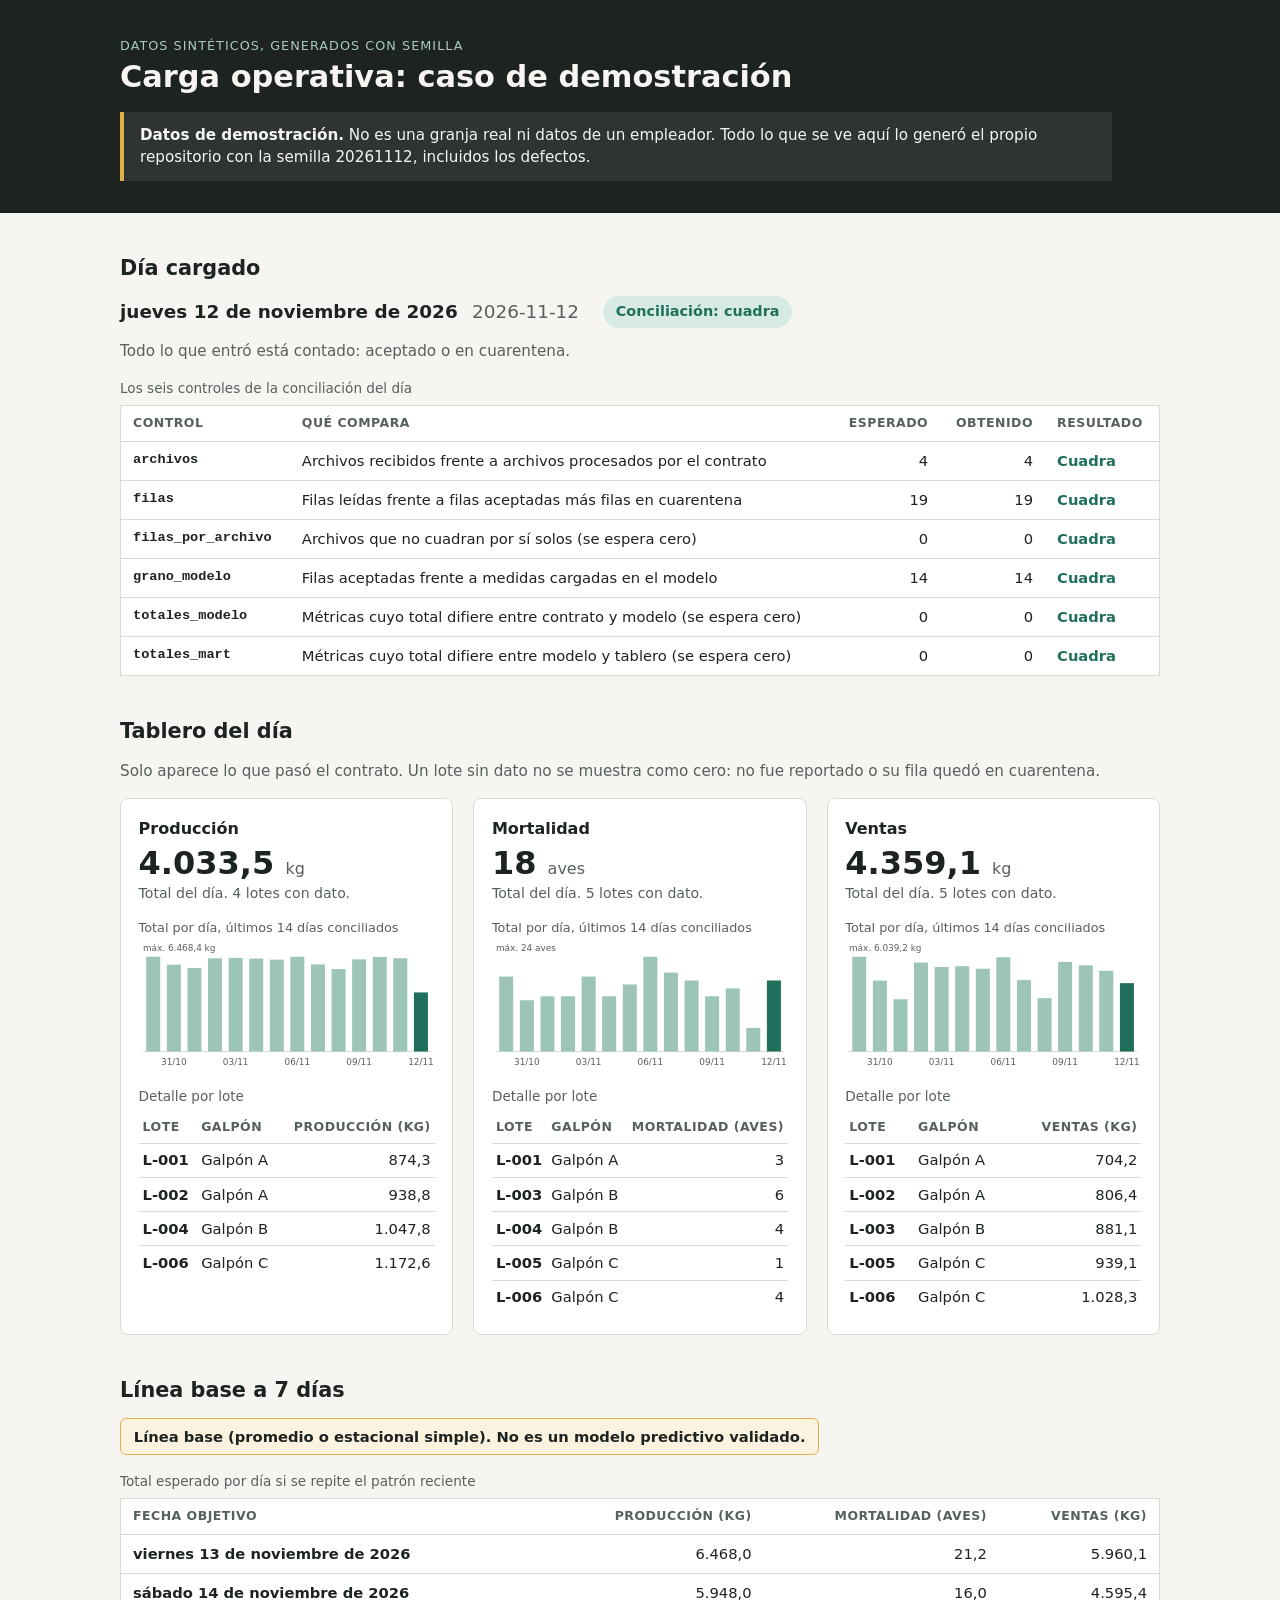
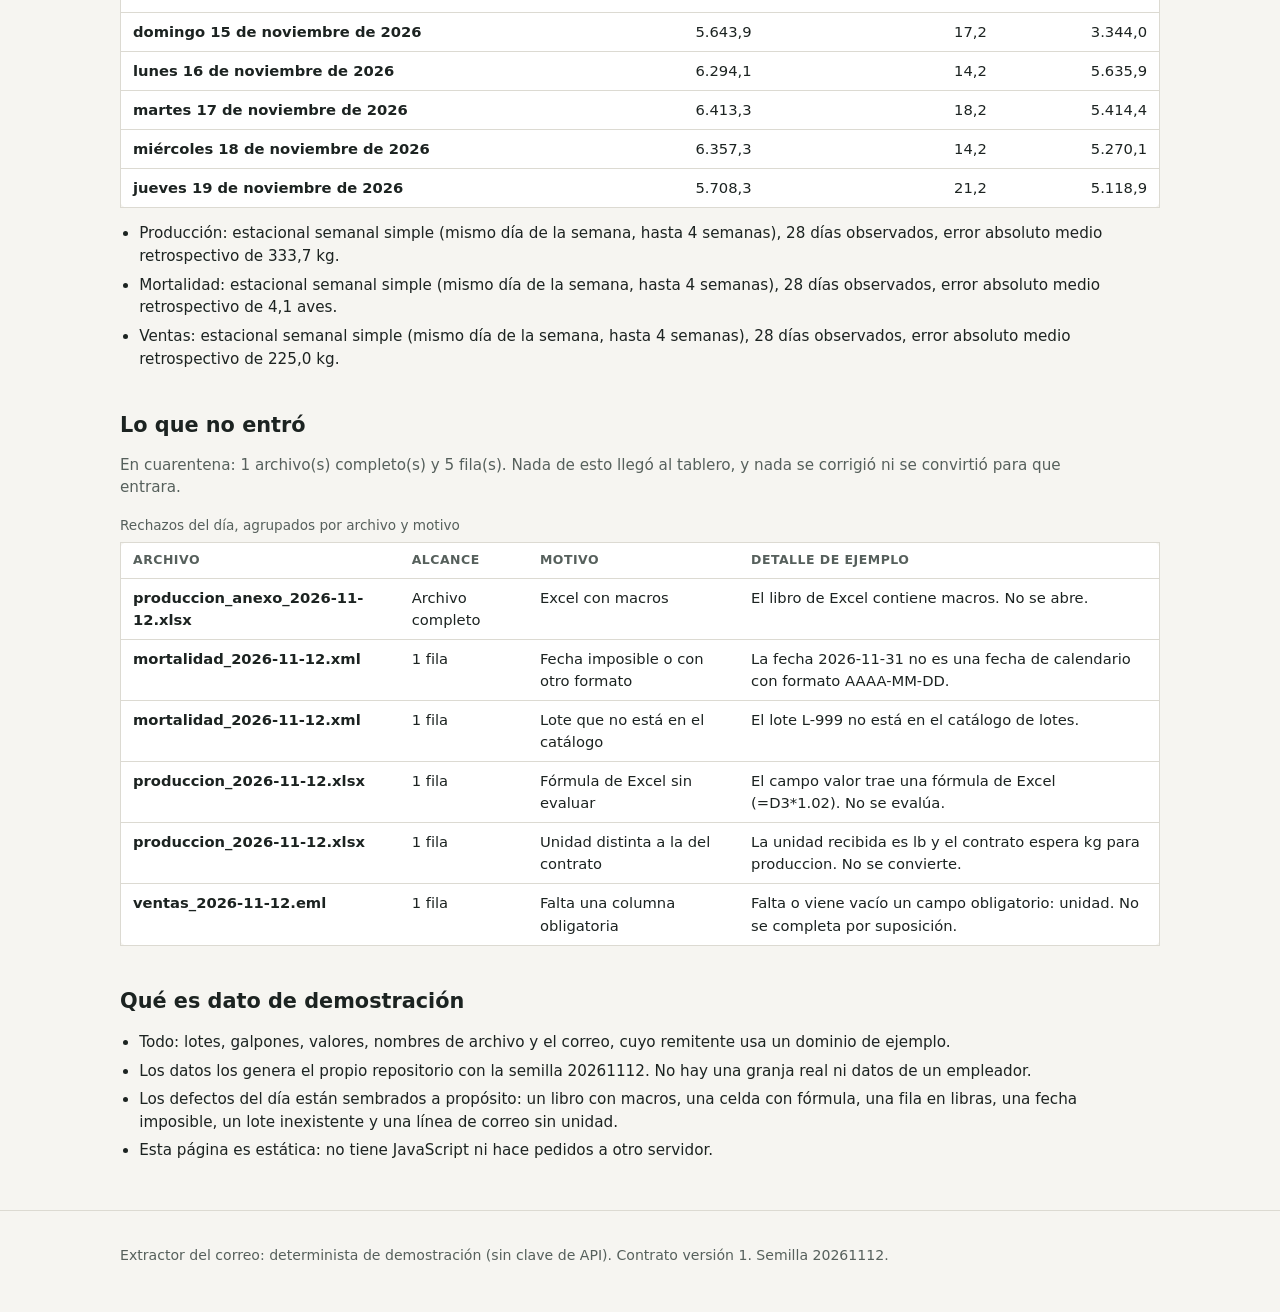
==== docs/index.html @ 9936e159 "Add the operational load: three formats, quarantine, and a gated baseline. A raw Excel, XML, or mail" ====
<!doctype html>
<html lang="es">
<head>
<meta charset="utf-8">
<meta http-equiv="Content-Security-Policy" content="default-src 'none'; style-src 'self'; base-uri 'none'; form-action 'none'">
<meta name="viewport" content="width=device-width, initial-scale=1">
<meta name="referrer" content="no-referrer">
<title>Carga operativa: caso de demostración</title>
<link rel="stylesheet" href="estilos.css">
</head>
<body>
<header class="cabecera">
  <div class="ancho">
    <p class="sobretitulo">Datos sintéticos, generados con semilla</p>
    <h1>Carga operativa: caso de demostración</h1>
    <p class="aviso"><strong>Datos de demostración.</strong> No es una granja real ni datos de un empleador. Todo lo que se ve aquí lo generó el propio repositorio con la semilla 20261112, incluidos los defectos.</p>
  </div>
</header>

<main class="ancho">
  <section aria-labelledby="titulo-dia">
    <h2 id="titulo-dia">Día cargado</h2>
    <div class="dia">
      <p class="dia-fecha">jueves 12 de noviembre de 2026 <span class="dia-iso">2026-11-12</span></p>
      <p class="estado estado-cuadra">Conciliación: cuadra</p>
    </div>
    <p class="nota">Todo lo que entró está contado: aceptado o en cuarentena.</p>
    <div class="tabla-ancha">
    <table>
      <caption>Los seis controles de la conciliación del día</caption>
      <thead>
        <tr><th scope="col">Control</th><th scope="col">Qué compara</th><th scope="col" class="num">Esperado</th><th scope="col" class="num">Obtenido</th><th scope="col">Resultado</th></tr>
      </thead>
      <tbody>
        <tr><th scope="row" class="codigo">archivos</th><td>Archivos recibidos frente a archivos procesados por el contrato</td><td class="num">4</td><td class="num">4</td><td class="bien">Cuadra</td></tr>
        <tr><th scope="row" class="codigo">filas</th><td>Filas leídas frente a filas aceptadas más filas en cuarentena</td><td class="num">19</td><td class="num">19</td><td class="bien">Cuadra</td></tr>
        <tr><th scope="row" class="codigo">filas_por_archivo</th><td>Archivos que no cuadran por sí solos (se espera cero)</td><td class="num">0</td><td class="num">0</td><td class="bien">Cuadra</td></tr>
        <tr><th scope="row" class="codigo">grano_modelo</th><td>Filas aceptadas frente a medidas cargadas en el modelo</td><td class="num">14</td><td class="num">14</td><td class="bien">Cuadra</td></tr>
        <tr><th scope="row" class="codigo">totales_modelo</th><td>Métricas cuyo total difiere entre contrato y modelo (se espera cero)</td><td class="num">0</td><td class="num">0</td><td class="bien">Cuadra</td></tr>
        <tr><th scope="row" class="codigo">totales_mart</th><td>Métricas cuyo total difiere entre modelo y tablero (se espera cero)</td><td class="num">0</td><td class="num">0</td><td class="bien">Cuadra</td></tr>
      </tbody>
    </table>
    </div>
  </section>

  <section aria-labelledby="titulo-tablero">
    <h2 id="titulo-tablero">Tablero del día</h2>
    <p class="nota">Solo aparece lo que pasó el contrato. Un lote sin dato no se muestra como cero: no fue reportado o su fila quedó en cuarentena.</p>
    <div class="paneles">
      <article class="panel">
        <h3>Producción</h3>
        <p class="panel-total">4.033,5 <span class="panel-unidad">kg</span></p>
        <p class="panel-detalle">Total del día. 4 lotes con dato.</p>
        <p class="grafico-titulo">Total por día, últimos 14 días conciliados</p>
        <svg class="grafico" viewBox="0 0 300 132" role="img" aria-label="Producción total por día, últimos 14 días, en kg. Máximo 6.468,4."><line class="eje" x1="4.0" y1="112.0" x2="296.0" y2="112.0"></line><text class="etiqueta" x="4.0" y="10">máx. 6.468,4 kg</text><rect class="barra" x="7.3" y="16.0" width="14.2" height="96.0"><title>2026-10-30: 6.465,6 kg</title></rect><rect class="barra" x="28.2" y="24.0" width="14.2" height="88.0"><title>2026-10-31: 5.931,2 kg</title></rect><text class="etiqueta" x="35.3" y="126.0" text-anchor="middle">31/10</text><rect class="barra" x="49.1" y="27.4" width="14.2" height="84.6"><title>2026-11-01: 5.700,2 kg</title></rect><rect class="barra" x="69.9" y="17.5" width="14.2" height="94.5"><title>2026-11-02: 6.366,0 kg</title></rect><rect class="barra" x="90.8" y="17.1" width="14.2" height="94.9"><title>2026-11-03: 6.394,2 kg</title></rect><text class="etiqueta" x="97.9" y="126.0" text-anchor="middle">03/11</text><rect class="barra" x="111.6" y="17.8" width="14.2" height="94.2"><title>2026-11-04: 6.346,7 kg</title></rect><rect class="barra" x="132.5" y="18.9" width="14.2" height="93.1"><title>2026-11-05: 6.271,0 kg</title></rect><rect class="barra" x="153.3" y="16.0" width="14.2" height="96.0"><title>2026-11-06: 6.468,4 kg</title></rect><text class="etiqueta" x="160.4" y="126.0" text-anchor="middle">06/11</text><rect class="barra" x="174.2" y="23.7" width="14.2" height="88.3"><title>2026-11-07: 5.952,1 kg</title></rect><rect class="barra" x="195.1" y="28.5" width="14.2" height="83.5"><title>2026-11-08: 5.629,0 kg</title></rect><rect class="barra" x="215.9" y="18.6" width="14.2" height="93.4"><title>2026-11-09: 6.294,1 kg</title></rect><text class="etiqueta" x="223.0" y="126.0" text-anchor="middle">09/11</text><rect class="barra" x="236.8" y="16.1" width="14.2" height="95.9"><title>2026-11-10: 6.460,7 kg</title></rect><rect class="barra" x="257.6" y="17.5" width="14.2" height="94.5"><title>2026-11-11: 6.367,4 kg</title></rect><rect class="barra barra-dia" x="278.5" y="52.1" width="14.2" height="59.9"><title>2026-11-12: 4.033,5 kg</title></rect><text class="etiqueta" x="285.6" y="126.0" text-anchor="middle">12/11</text></svg>
        <table>
          <caption>Detalle por lote</caption>
          <thead><tr><th scope="col">Lote</th><th scope="col">Galpón</th><th scope="col" class="num">Producción (kg)</th></tr></thead>
          <tbody>
          <tr><th scope="row">L-001</th><td>Galpón A</td><td class="num">874,3</td></tr>
          <tr><th scope="row">L-002</th><td>Galpón A</td><td class="num">938,8</td></tr>
          <tr><th scope="row">L-004</th><td>Galpón B</td><td class="num">1.047,8</td></tr>
          <tr><th scope="row">L-006</th><td>Galpón C</td><td class="num">1.172,6</td></tr>
          </tbody>
        </table>
      </article>
      <article class="panel">
        <h3>Mortalidad</h3>
        <p class="panel-total">18 <span class="panel-unidad">aves</span></p>
        <p class="panel-detalle">Total del día. 5 lotes con dato.</p>
        <p class="grafico-titulo">Total por día, últimos 14 días conciliados</p>
        <svg class="grafico" viewBox="0 0 300 132" role="img" aria-label="Mortalidad total por día, últimos 14 días, en aves. Máximo 24."><line class="eje" x1="4.0" y1="112.0" x2="296.0" y2="112.0"></line><text class="etiqueta" x="4.0" y="10">máx. 24 aves</text><rect class="barra" x="7.3" y="36.0" width="14.2" height="76.0"><title>2026-10-30: 19 aves</title></rect><rect class="barra" x="28.2" y="60.0" width="14.2" height="52.0"><title>2026-10-31: 13 aves</title></rect><text class="etiqueta" x="35.3" y="126.0" text-anchor="middle">31/10</text><rect class="barra" x="49.1" y="56.0" width="14.2" height="56.0"><title>2026-11-01: 14 aves</title></rect><rect class="barra" x="69.9" y="56.0" width="14.2" height="56.0"><title>2026-11-02: 14 aves</title></rect><rect class="barra" x="90.8" y="36.0" width="14.2" height="76.0"><title>2026-11-03: 19 aves</title></rect><text class="etiqueta" x="97.9" y="126.0" text-anchor="middle">03/11</text><rect class="barra" x="111.6" y="56.0" width="14.2" height="56.0"><title>2026-11-04: 14 aves</title></rect><rect class="barra" x="132.5" y="44.0" width="14.2" height="68.0"><title>2026-11-05: 17 aves</title></rect><rect class="barra" x="153.3" y="16.0" width="14.2" height="96.0"><title>2026-11-06: 24 aves</title></rect><text class="etiqueta" x="160.4" y="126.0" text-anchor="middle">06/11</text><rect class="barra" x="174.2" y="32.0" width="14.2" height="80.0"><title>2026-11-07: 20 aves</title></rect><rect class="barra" x="195.1" y="40.0" width="14.2" height="72.0"><title>2026-11-08: 18 aves</title></rect><rect class="barra" x="215.9" y="56.0" width="14.2" height="56.0"><title>2026-11-09: 14 aves</title></rect><text class="etiqueta" x="223.0" y="126.0" text-anchor="middle">09/11</text><rect class="barra" x="236.8" y="48.0" width="14.2" height="64.0"><title>2026-11-10: 16 aves</title></rect><rect class="barra" x="257.6" y="88.0" width="14.2" height="24.0"><title>2026-11-11: 6 aves</title></rect><rect class="barra barra-dia" x="278.5" y="40.0" width="14.2" height="72.0"><title>2026-11-12: 18 aves</title></rect><text class="etiqueta" x="285.6" y="126.0" text-anchor="middle">12/11</text></svg>
        <table>
          <caption>Detalle por lote</caption>
          <thead><tr><th scope="col">Lote</th><th scope="col">Galpón</th><th scope="col" class="num">Mortalidad (aves)</th></tr></thead>
          <tbody>
          <tr><th scope="row">L-001</th><td>Galpón A</td><td class="num">3</td></tr>
          <tr><th scope="row">L-003</th><td>Galpón B</td><td class="num">6</td></tr>
          <tr><th scope="row">L-004</th><td>Galpón B</td><td class="num">4</td></tr>
          <tr><th scope="row">L-005</th><td>Galpón C</td><td class="num">1</td></tr>
          <tr><th scope="row">L-006</th><td>Galpón C</td><td class="num">4</td></tr>
          </tbody>
        </table>
      </article>
      <article class="panel">
        <h3>Ventas</h3>
        <p class="panel-total">4.359,1 <span class="panel-unidad">kg</span></p>
        <p class="panel-detalle">Total del día. 5 lotes con dato.</p>
        <p class="grafico-titulo">Total por día, últimos 14 días conciliados</p>
        <svg class="grafico" viewBox="0 0 300 132" role="img" aria-label="Ventas total por día, últimos 14 días, en kg. Máximo 6.039,2."><line class="eje" x1="4.0" y1="112.0" x2="296.0" y2="112.0"></line><text class="etiqueta" x="4.0" y="10">máx. 6.039,2 kg</text><rect class="barra" x="7.3" y="16.0" width="14.2" height="96.0"><title>2026-10-30: 6.039,2 kg</title></rect><rect class="barra" x="28.2" y="40.1" width="14.2" height="71.9"><title>2026-10-31: 4.524,0 kg</title></rect><text class="etiqueta" x="35.3" y="126.0" text-anchor="middle">31/10</text><rect class="barra" x="49.1" y="59.0" width="14.2" height="53.0"><title>2026-11-01: 3.331,2 kg</title></rect><rect class="barra" x="69.9" y="21.8" width="14.2" height="90.2"><title>2026-11-02: 5.674,1 kg</title></rect><rect class="barra" x="90.8" y="26.3" width="14.2" height="85.7"><title>2026-11-03: 5.393,2 kg</title></rect><text class="etiqueta" x="97.9" y="126.0" text-anchor="middle">03/11</text><rect class="barra" x="111.6" y="25.5" width="14.2" height="86.5"><title>2026-11-04: 5.444,7 kg</title></rect><rect class="barra" x="132.5" y="28.1" width="14.2" height="83.9"><title>2026-11-05: 5.279,6 kg</title></rect><rect class="barra" x="153.3" y="16.5" width="14.2" height="95.5"><title>2026-11-06: 6.004,7 kg</title></rect><text class="etiqueta" x="160.4" y="126.0" text-anchor="middle">06/11</text><rect class="barra" x="174.2" y="39.6" width="14.2" height="72.4"><title>2026-11-07: 4.556,1 kg</title></rect><rect class="barra" x="195.1" y="57.9" width="14.2" height="54.1"><title>2026-11-08: 3.404,4 kg</title></rect><rect class="barra" x="215.9" y="21.2" width="14.2" height="90.8"><title>2026-11-09: 5.714,3 kg</title></rect><text class="etiqueta" x="223.0" y="126.0" text-anchor="middle">09/11</text><rect class="barra" x="236.8" y="24.7" width="14.2" height="87.3"><title>2026-11-10: 5.492,2 kg</title></rect><rect class="barra" x="257.6" y="30.2" width="14.2" height="81.8"><title>2026-11-11: 5.148,9 kg</title></rect><rect class="barra barra-dia" x="278.5" y="42.7" width="14.2" height="69.3"><title>2026-11-12: 4.359,1 kg</title></rect><text class="etiqueta" x="285.6" y="126.0" text-anchor="middle">12/11</text></svg>
        <table>
          <caption>Detalle por lote</caption>
          <thead><tr><th scope="col">Lote</th><th scope="col">Galpón</th><th scope="col" class="num">Ventas (kg)</th></tr></thead>
          <tbody>
          <tr><th scope="row">L-001</th><td>Galpón A</td><td class="num">704,2</td></tr>
          <tr><th scope="row">L-002</th><td>Galpón A</td><td class="num">806,4</td></tr>
          <tr><th scope="row">L-003</th><td>Galpón B</td><td class="num">881,1</td></tr>
          <tr><th scope="row">L-005</th><td>Galpón C</td><td class="num">939,1</td></tr>
          <tr><th scope="row">L-006</th><td>Galpón C</td><td class="num">1.028,3</td></tr>
          </tbody>
        </table>
      </article>
    </div>
  </section>

  <section aria-labelledby="titulo-linea-base">
    <h2 id="titulo-linea-base">Línea base a 7 días</h2>
    <p class="rotulo">Línea base (promedio o estacional simple). No es un modelo predictivo validado.</p>
    <div class="tabla-ancha">
    <table>
      <caption>Total esperado por día si se repite el patrón reciente</caption>
      <thead><tr><th scope="col">Fecha objetivo</th><th scope="col" class="num">Producción (kg)</th><th scope="col" class="num">Mortalidad (aves)</th><th scope="col" class="num">Ventas (kg)</th></tr></thead>
      <tbody>
        <tr><th scope="row">viernes 13 de noviembre de 2026</th><td class="num">6.468,0</td><td class="num">21,2</td><td class="num">5.960,1</td></tr>
        <tr><th scope="row">sábado 14 de noviembre de 2026</th><td class="num">5.948,0</td><td class="num">16,0</td><td class="num">4.595,4</td></tr>
        <tr><th scope="row">domingo 15 de noviembre de 2026</th><td class="num">5.643,9</td><td class="num">17,2</td><td class="num">3.344,0</td></tr>
        <tr><th scope="row">lunes 16 de noviembre de 2026</th><td class="num">6.294,1</td><td class="num">14,2</td><td class="num">5.635,9</td></tr>
        <tr><th scope="row">martes 17 de noviembre de 2026</th><td class="num">6.413,3</td><td class="num">18,2</td><td class="num">5.414,4</td></tr>
        <tr><th scope="row">miércoles 18 de noviembre de 2026</th><td class="num">6.357,3</td><td class="num">14,2</td><td class="num">5.270,1</td></tr>
        <tr><th scope="row">jueves 19 de noviembre de 2026</th><td class="num">5.708,3</td><td class="num">21,2</td><td class="num">5.118,9</td></tr>
      </tbody>
    </table>
    </div>
    <ul class="lista">
      <li>Producción: estacional semanal simple (mismo día de la semana, hasta 4 semanas), 28 días observados, error absoluto medio retrospectivo de 333,7 kg.</li>
      <li>Mortalidad: estacional semanal simple (mismo día de la semana, hasta 4 semanas), 28 días observados, error absoluto medio retrospectivo de 4,1 aves.</li>
      <li>Ventas: estacional semanal simple (mismo día de la semana, hasta 4 semanas), 28 días observados, error absoluto medio retrospectivo de 225,0 kg.</li>
    </ul>
  </section>

  <section aria-labelledby="titulo-no-entro">
    <h2 id="titulo-no-entro">Lo que no entró</h2>
    <p class="nota">En cuarentena: 1 archivo(s) completo(s) y 5 fila(s). Nada de esto llegó al tablero, y nada se corrigió ni se convirtió para que entrara.</p>
    <div class="tabla-ancha">
    <table>
      <caption>Rechazos del día, agrupados por archivo y motivo</caption>
      <thead><tr><th scope="col">Archivo</th><th scope="col">Alcance</th><th scope="col">Motivo</th><th scope="col">Detalle de ejemplo</th></tr></thead>
      <tbody>
        <tr><th scope="row">produccion_anexo_2026-11-12.xlsx</th><td>Archivo completo</td><td>Excel con macros</td><td>El libro de Excel contiene macros. No se abre.</td></tr>
        <tr><th scope="row">mortalidad_2026-11-12.xml</th><td>1 fila</td><td>Fecha imposible o con otro formato</td><td>La fecha 2026-11-31 no es una fecha de calendario con formato AAAA-MM-DD.</td></tr>
        <tr><th scope="row">mortalidad_2026-11-12.xml</th><td>1 fila</td><td>Lote que no está en el catálogo</td><td>El lote L-999 no está en el catálogo de lotes.</td></tr>
        <tr><th scope="row">produccion_2026-11-12.xlsx</th><td>1 fila</td><td>Fórmula de Excel sin evaluar</td><td>El campo valor trae una fórmula de Excel (=D3*1.02). No se evalúa.</td></tr>
        <tr><th scope="row">produccion_2026-11-12.xlsx</th><td>1 fila</td><td>Unidad distinta a la del contrato</td><td>La unidad recibida es lb y el contrato espera kg para produccion. No se convierte.</td></tr>
        <tr><th scope="row">ventas_2026-11-12.eml</th><td>1 fila</td><td>Falta una columna obligatoria</td><td>Falta o viene vacío un campo obligatorio: unidad. No se completa por suposición.</td></tr>
      </tbody>
    </table>
    </div>
  </section>

  <section aria-labelledby="titulo-demostracion">
    <h2 id="titulo-demostracion">Qué es dato de demostración</h2>
    <ul class="lista">
      <li>Todo: lotes, galpones, valores, nombres de archivo y el correo, cuyo remitente usa un dominio de ejemplo.</li>
      <li>Los datos los genera el propio repositorio con la semilla 20261112. No hay una granja real ni datos de un empleador.</li>
      <li>Los defectos del día están sembrados a propósito: un libro con macros, una celda con fórmula, una fila en libras, una fecha imposible, un lote inexistente y una línea de correo sin unidad.</li>
      <li>Esta página es estática: no tiene JavaScript ni hace pedidos a otro servidor.</li>
    </ul>
  </section>
</main>

<footer class="pie">
  <div class="ancho">
    <p>Extractor del correo: determinista de demostración (sin clave de API). Contrato versión 1. Semilla 20261112.</p>
  </div>
</footer>
</body>
</html>
---- docs/estilos.css ----
:root {
  --fondo: #f6f5f1;
  --superficie: #ffffff;
  --tinta: #1c2321;
  --tinta-suave: #56605c;
  --linea: #dcdad2;
  --acento: #1f6f5c;
  --acento-suave: #d7ebe4;
  --alerta: #9a3b1f;
  --alerta-suave: #f6e1d8;
  --barra: #9cc5b8;
}

* {
  box-sizing: border-box;
}

html {
  font-family: system-ui, -apple-system, "Segoe UI", Roboto, "Helvetica Neue", Arial, sans-serif;
  font-size: 16px;
  line-height: 1.5;
  color: var(--tinta);
  background: var(--fondo);
}

body {
  margin: 0;
}

.ancho {
  max-width: 1080px;
  margin: 0 auto;
  padding: 0 1.25rem;
}

.cabecera {
  background: var(--tinta);
  color: #f6f5f1;
  padding: 2.25rem 0 2rem;
}

.sobretitulo {
  margin: 0 0 0.25rem;
  font-size: 0.8rem;
  letter-spacing: 0.08em;
  text-transform: uppercase;
  color: #a9c9bf;
}

h1 {
  margin: 0 0 1rem;
  font-size: 1.9rem;
  line-height: 1.2;
  font-weight: 650;
}

.aviso {
  margin: 0;
  max-width: 62rem;
  padding: 0.75rem 1rem;
  border-left: 4px solid #e2b04a;
  background: rgba(255, 255, 255, 0.08);
  font-size: 0.95rem;
}

section {
  margin: 2.5rem 0;
}

h2 {
  margin: 0 0 0.75rem;
  font-size: 1.3rem;
  font-weight: 650;
}

h3 {
  margin: 0;
  font-size: 1rem;
  font-weight: 650;
}

.nota {
  margin: 0 0 1rem;
  max-width: 62rem;
  color: var(--tinta-suave);
  font-size: 0.95rem;
}

.dia {
  display: flex;
  flex-wrap: wrap;
  align-items: center;
  gap: 0.75rem 1.5rem;
  margin-bottom: 0.75rem;
}

.dia-fecha {
  margin: 0;
  font-size: 1.15rem;
  font-weight: 600;
}

.dia-iso {
  margin-left: 0.5rem;
  color: var(--tinta-suave);
  font-weight: 400;
  font-variant-numeric: tabular-nums;
}

.estado {
  margin: 0;
  padding: 0.3rem 0.8rem;
  border-radius: 999px;
  font-size: 0.9rem;
  font-weight: 600;
}

.estado-cuadra {
  background: var(--acento-suave);
  color: var(--acento);
}

.estado-no-cuadra {
  background: var(--alerta-suave);
  color: var(--alerta);
}

table {
  width: 100%;
  border-collapse: collapse;
  background: var(--superficie);
  border: 1px solid var(--linea);
  border-radius: 8px;
  font-size: 0.92rem;
}

caption {
  caption-side: top;
  padding: 0 0 0.4rem;
  text-align: left;
  color: var(--tinta-suave);
  font-size: 0.85rem;
}

th,
td {
  padding: 0.5rem 0.75rem;
  border-bottom: 1px solid var(--linea);
  text-align: left;
  vertical-align: top;
}

thead th {
  font-size: 0.78rem;
  letter-spacing: 0.04em;
  text-transform: uppercase;
  color: var(--tinta-suave);
  font-weight: 600;
}

tbody tr:last-child td,
tbody tr:last-child th {
  border-bottom: 0;
}

tbody th {
  font-weight: 600;
}

.num {
  text-align: right;
  font-variant-numeric: tabular-nums;
  white-space: nowrap;
}

.codigo {
  font-family: ui-monospace, SFMono-Regular, Menlo, Consolas, monospace;
  font-size: 0.85rem;
}

.bien {
  color: var(--acento);
  font-weight: 600;
}

.mal {
  color: var(--alerta);
  font-weight: 600;
}

.paneles {
  display: grid;
  grid-template-columns: repeat(auto-fit, minmax(300px, 1fr));
  gap: 1.25rem;
}

.panel {
  padding: 1.1rem 1.1rem 1.25rem;
  background: var(--superficie);
  border: 1px solid var(--linea);
  border-radius: 8px;
}

.panel-total {
  margin: 0.2rem 0 0;
  font-size: 2rem;
  font-weight: 650;
  line-height: 1.2;
  font-variant-numeric: tabular-nums;
}

.panel-unidad {
  font-size: 1rem;
  font-weight: 500;
  color: var(--tinta-suave);
}

.panel-detalle {
  margin: 0 0 0.9rem;
  color: var(--tinta-suave);
  font-size: 0.88rem;
}

.panel table {
  margin-top: 0.9rem;
  border: 0;
}

.panel th,
.panel td {
  padding: 0.35rem 0.25rem;
}

.grafico {
  display: block;
  width: 100%;
  height: auto;
}

.grafico-titulo {
  margin: 0 0 0.25rem;
  color: var(--tinta-suave);
  font-size: 0.8rem;
}

.barra {
  fill: var(--barra);
}

.barra-dia {
  fill: var(--acento);
}

.eje {
  stroke: var(--linea);
  stroke-width: 1;
}

.etiqueta {
  fill: var(--tinta-suave);
  font-size: 9px;
  font-family: system-ui, -apple-system, "Segoe UI", Roboto, Arial, sans-serif;
}

.rotulo {
  display: inline-block;
  margin: 0 0 1rem;
  padding: 0.4rem 0.8rem;
  border: 1px solid #e2b04a;
  border-radius: 6px;
  background: #fbf3df;
  font-size: 0.92rem;
  font-weight: 600;
}

.lista {
  margin: 0.9rem 0 0;
  padding-left: 1.2rem;
  max-width: 62rem;
  font-size: 0.95rem;
}

.lista li {
  margin-bottom: 0.35rem;
}

.tabla-ancha {
  overflow-x: auto;
}

.tabla-ancha table {
  min-width: 560px;
}

.pie {
  margin-top: 3rem;
  padding: 1.25rem 0 2rem;
  border-top: 1px solid var(--linea);
  color: var(--tinta-suave);
  font-size: 0.88rem;
}

@media (max-width: 640px) {
  h1 {
    font-size: 1.5rem;
  }

  .panel-total {
    font-size: 1.6rem;
  }
}
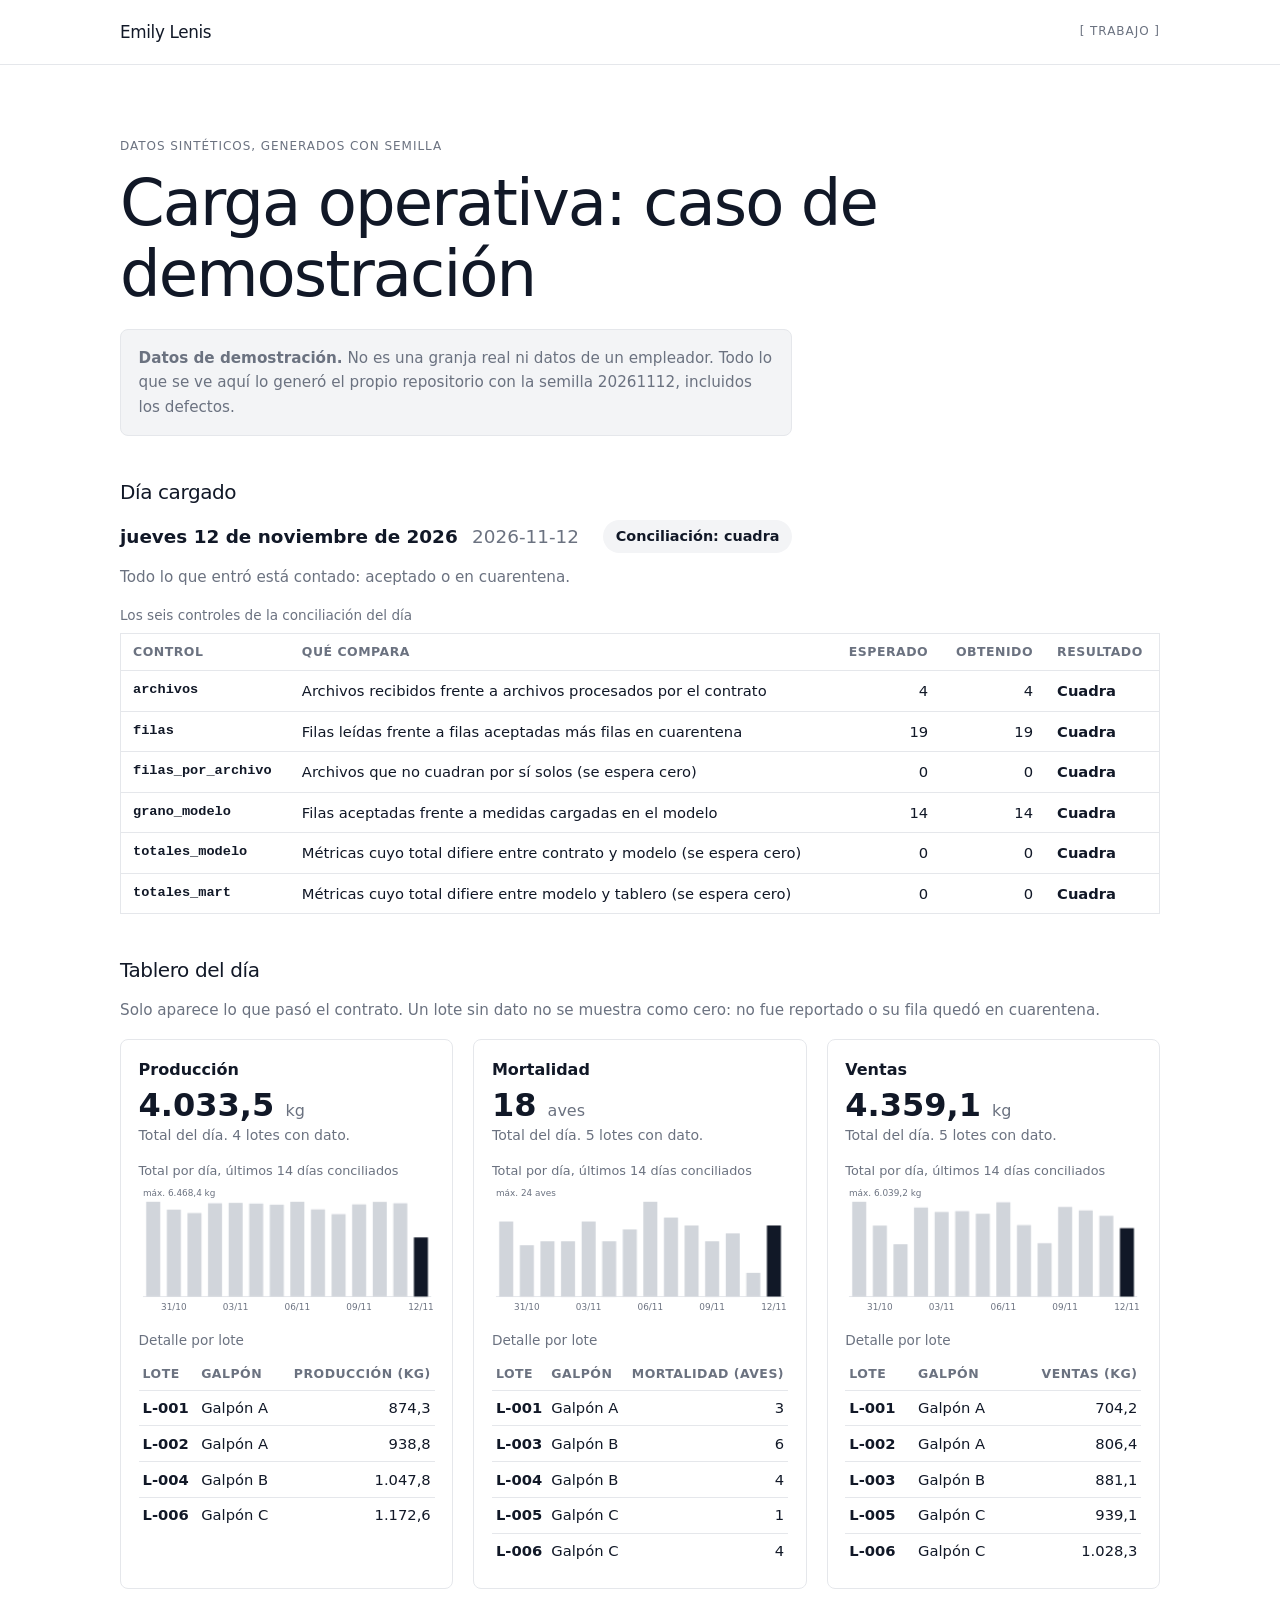
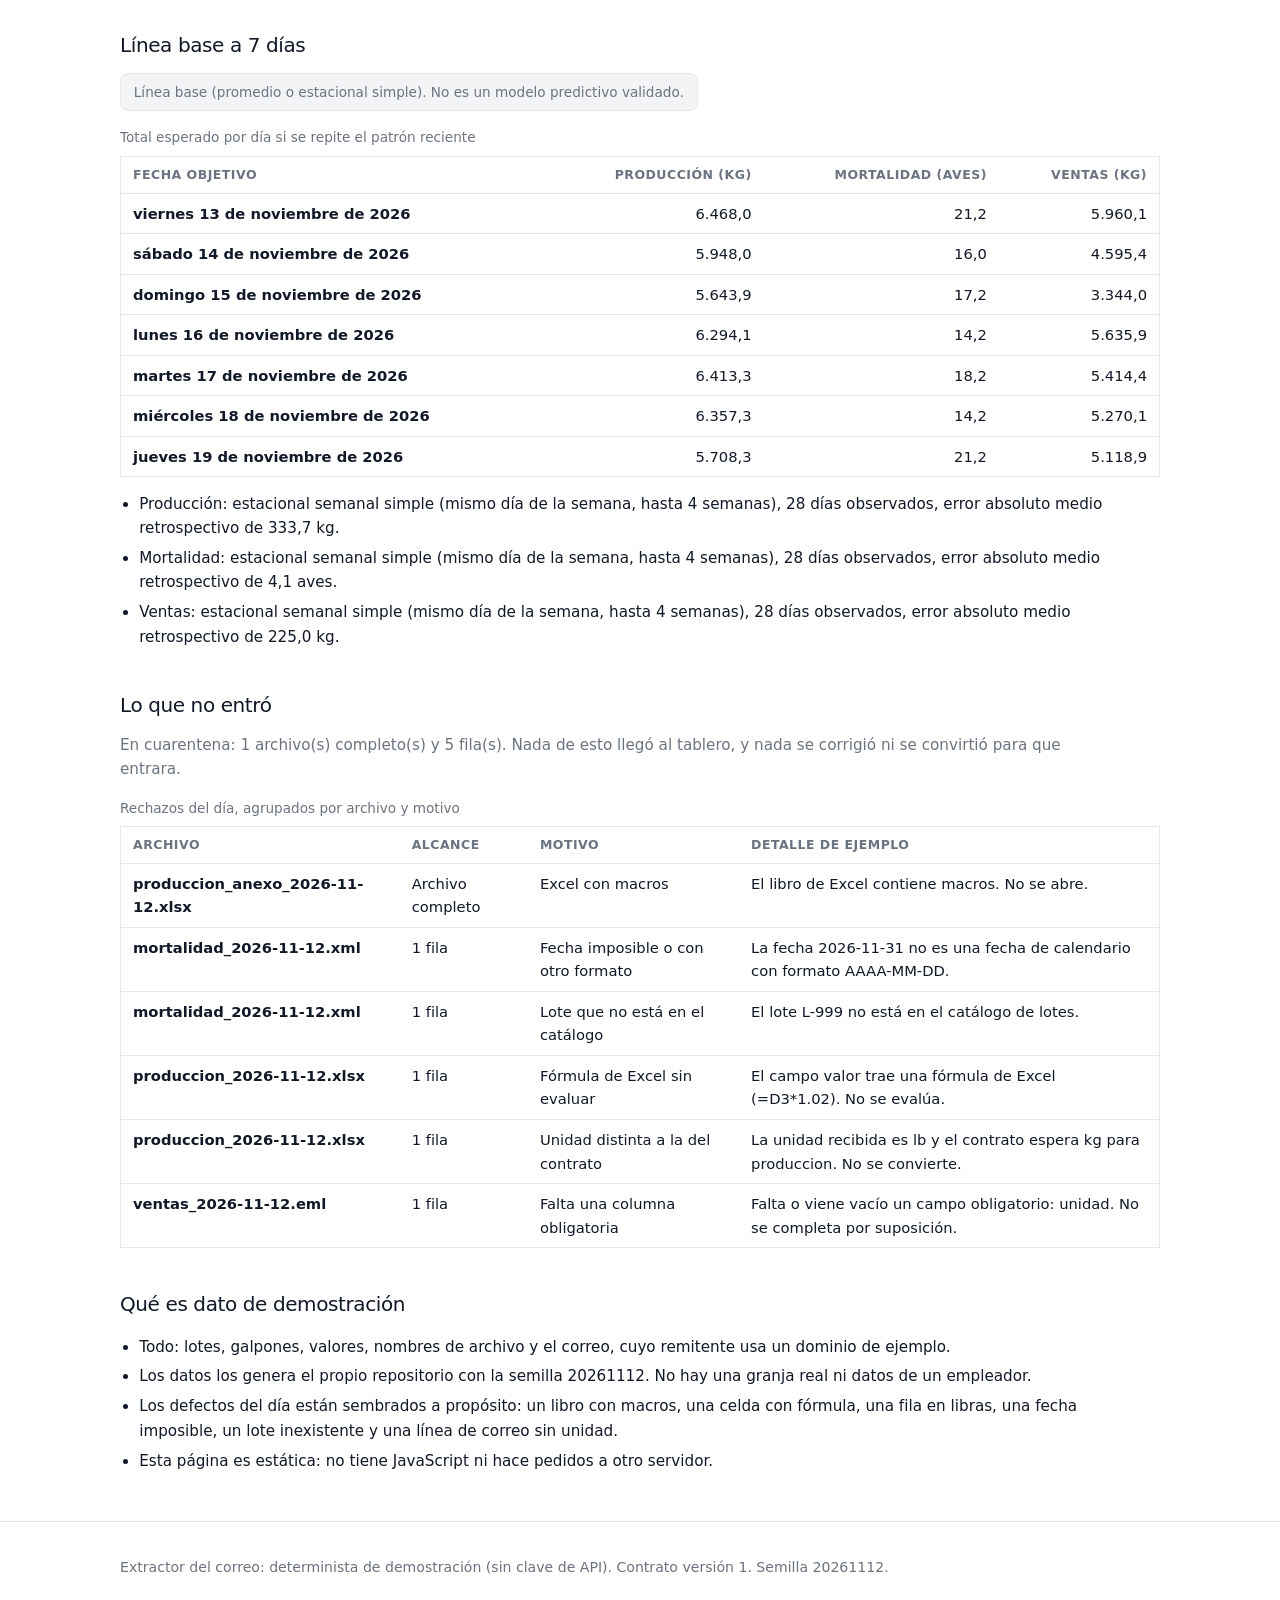
==== commit 3d209e95: "Match the operational-load demo to the portfolio type and color. The page was a separate dark theme." ====
--- a/docs/index.html
+++ b/docs/index.html
@@ -9,15 +9,20 @@
 <link rel="stylesheet" href="estilos.css">
 </head>
 <body>
-<header class="cabecera">
-  <div class="ancho">
-    <p class="sobretitulo">Datos sintéticos, generados con semilla</p>
-    <h1>Carga operativa: caso de demostración</h1>
-    <p class="aviso"><strong>Datos de demostración.</strong> No es una granja real ni datos de un empleador. Todo lo que se ve aquí lo generó el propio repositorio con la semilla 20261112, incluidos los defectos.</p>
+<header class="barra">
+  <div class="ancho barra-inner">
+    <p class="marca">Emily Lenis</p>
+    <p class="navmarca">[ TRABAJO ]</p>
   </div>
 </header>
 
 <main class="ancho">
+  <header class="cabecera">
+    <p class="sobretitulo">Datos sintéticos, generados con semilla</p>
+    <h1>Carga operativa: caso de demostración</h1>
+    <p class="aviso"><strong>Datos de demostración.</strong> No es una granja real ni datos de un empleador. Todo lo que se ve aquí lo generó el propio repositorio con la semilla 20261112, incluidos los defectos.</p>
+  </header>
+
   <section aria-labelledby="titulo-dia">
     <h2 id="titulo-dia">Día cargado</h2>
     <div class="dia">
--- a/docs/estilos.css
+++ b/docs/estilos.css
@@ -1,14 +1,30 @@
 :root {
-  --fondo: #f6f5f1;
+  color-scheme: light dark;
+  --fondo: #ffffff;
   --superficie: #ffffff;
-  --tinta: #1c2321;
-  --tinta-suave: #56605c;
-  --linea: #dcdad2;
-  --acento: #1f6f5c;
-  --acento-suave: #d7ebe4;
-  --alerta: #9a3b1f;
-  --alerta-suave: #f6e1d8;
-  --barra: #9cc5b8;
+  --tinta: #111827;
+  --tinta-suave: #6b7280;
+  --linea: #e5e7eb;
+  --acento: #111827;
+  --acento-suave: #f3f4f6;
+  --alerta: #b91c1c;
+  --alerta-suave: #fef2f2;
+  --barra: #d1d5db;
+}
+
+@media (prefers-color-scheme: dark) {
+  :root {
+    --fondo: #0a0a0a;
+    --superficie: #111827;
+    --tinta: #f3f4f6;
+    --tinta-suave: #9ca3af;
+    --linea: #1f2937;
+    --acento: #f3f4f6;
+    --acento-suave: #1f2937;
+    --alerta: #fca5a5;
+    --alerta-suave: #3f1d1d;
+    --barra: #374151;
+  }
 }
 
 * {
@@ -16,9 +32,9 @@
 }
 
 html {
-  font-family: system-ui, -apple-system, "Segoe UI", Roboto, "Helvetica Neue", Arial, sans-serif;
+  font-family: Inter, ui-sans-serif, system-ui, -apple-system, "Segoe UI", sans-serif;
   font-size: 16px;
-  line-height: 1.5;
+  line-height: 1.6;
   color: var(--tinta);
   background: var(--fondo);
 }
@@ -33,33 +49,69 @@
   padding: 0 1.25rem;
 }
 
+.barra {
+  position: sticky;
+  top: 0;
+  z-index: 10;
+  background: color-mix(in srgb, var(--fondo) 86%, transparent);
+  border-bottom: 1px solid var(--linea);
+  backdrop-filter: blur(12px);
+}
+
+.barra-inner {
+  display: flex;
+  justify-content: space-between;
+  align-items: center;
+  height: 4rem;
+}
+
+.marca,
+.navmarca {
+  margin: 0;
+}
+
+.marca {
+  font-weight: 300;
+  font-size: 1.05rem;
+  letter-spacing: -0.02em;
+}
+
+.navmarca {
+  font-size: 0.75rem;
+  font-weight: 500;
+  letter-spacing: 0.08em;
+  color: var(--tinta-suave);
+}
+
 .cabecera {
-  background: var(--tinta);
-  color: #f6f5f1;
-  padding: 2.25rem 0 2rem;
+  padding: 4.5rem 0 0;
 }
 
 .sobretitulo {
-  margin: 0 0 0.25rem;
-  font-size: 0.8rem;
+  margin: 0 0 0.75rem;
+  font-size: 0.75rem;
+  font-weight: 500;
   letter-spacing: 0.08em;
   text-transform: uppercase;
-  color: #a9c9bf;
+  color: var(--tinta-suave);
 }
 
 h1 {
-  margin: 0 0 1rem;
-  font-size: 1.9rem;
-  line-height: 1.2;
-  font-weight: 650;
+  margin: 0 0 1.25rem;
+  font-size: clamp(2.4rem, 5vw, 4.25rem);
+  line-height: 1.1;
+  font-weight: 300;
+  letter-spacing: -0.03em;
 }
 
 .aviso {
   margin: 0;
-  max-width: 62rem;
-  padding: 0.75rem 1rem;
-  border-left: 4px solid #e2b04a;
-  background: rgba(255, 255, 255, 0.08);
+  max-width: 42rem;
+  padding: 1rem 1.1rem;
+  border: 1px solid var(--linea);
+  border-radius: 0.5rem;
+  background: var(--acento-suave);
+  color: var(--tinta-suave);
   font-size: 0.95rem;
 }
 
@@ -69,8 +121,9 @@
 
 h2 {
   margin: 0 0 0.75rem;
-  font-size: 1.3rem;
-  font-weight: 650;
+  font-size: 1.25rem;
+  font-weight: 500;
+  letter-spacing: -0.02em;
 }
 
 h3 {
@@ -259,18 +312,19 @@
 .etiqueta {
   fill: var(--tinta-suave);
   font-size: 9px;
-  font-family: system-ui, -apple-system, "Segoe UI", Roboto, Arial, sans-serif;
+  font-family: Inter, ui-sans-serif, system-ui, -apple-system, "Segoe UI", sans-serif;
 }
 
 .rotulo {
   display: inline-block;
   margin: 0 0 1rem;
-  padding: 0.4rem 0.8rem;
-  border: 1px solid #e2b04a;
-  border-radius: 6px;
-  background: #fbf3df;
-  font-size: 0.92rem;
-  font-weight: 600;
+  padding: 0.45rem 0.8rem;
+  border: 1px solid var(--linea);
+  border-radius: 0.5rem;
+  background: var(--acento-suave);
+  color: var(--tinta-suave);
+  font-size: 0.85rem;
+  font-weight: 500;
 }
 
 .lista {
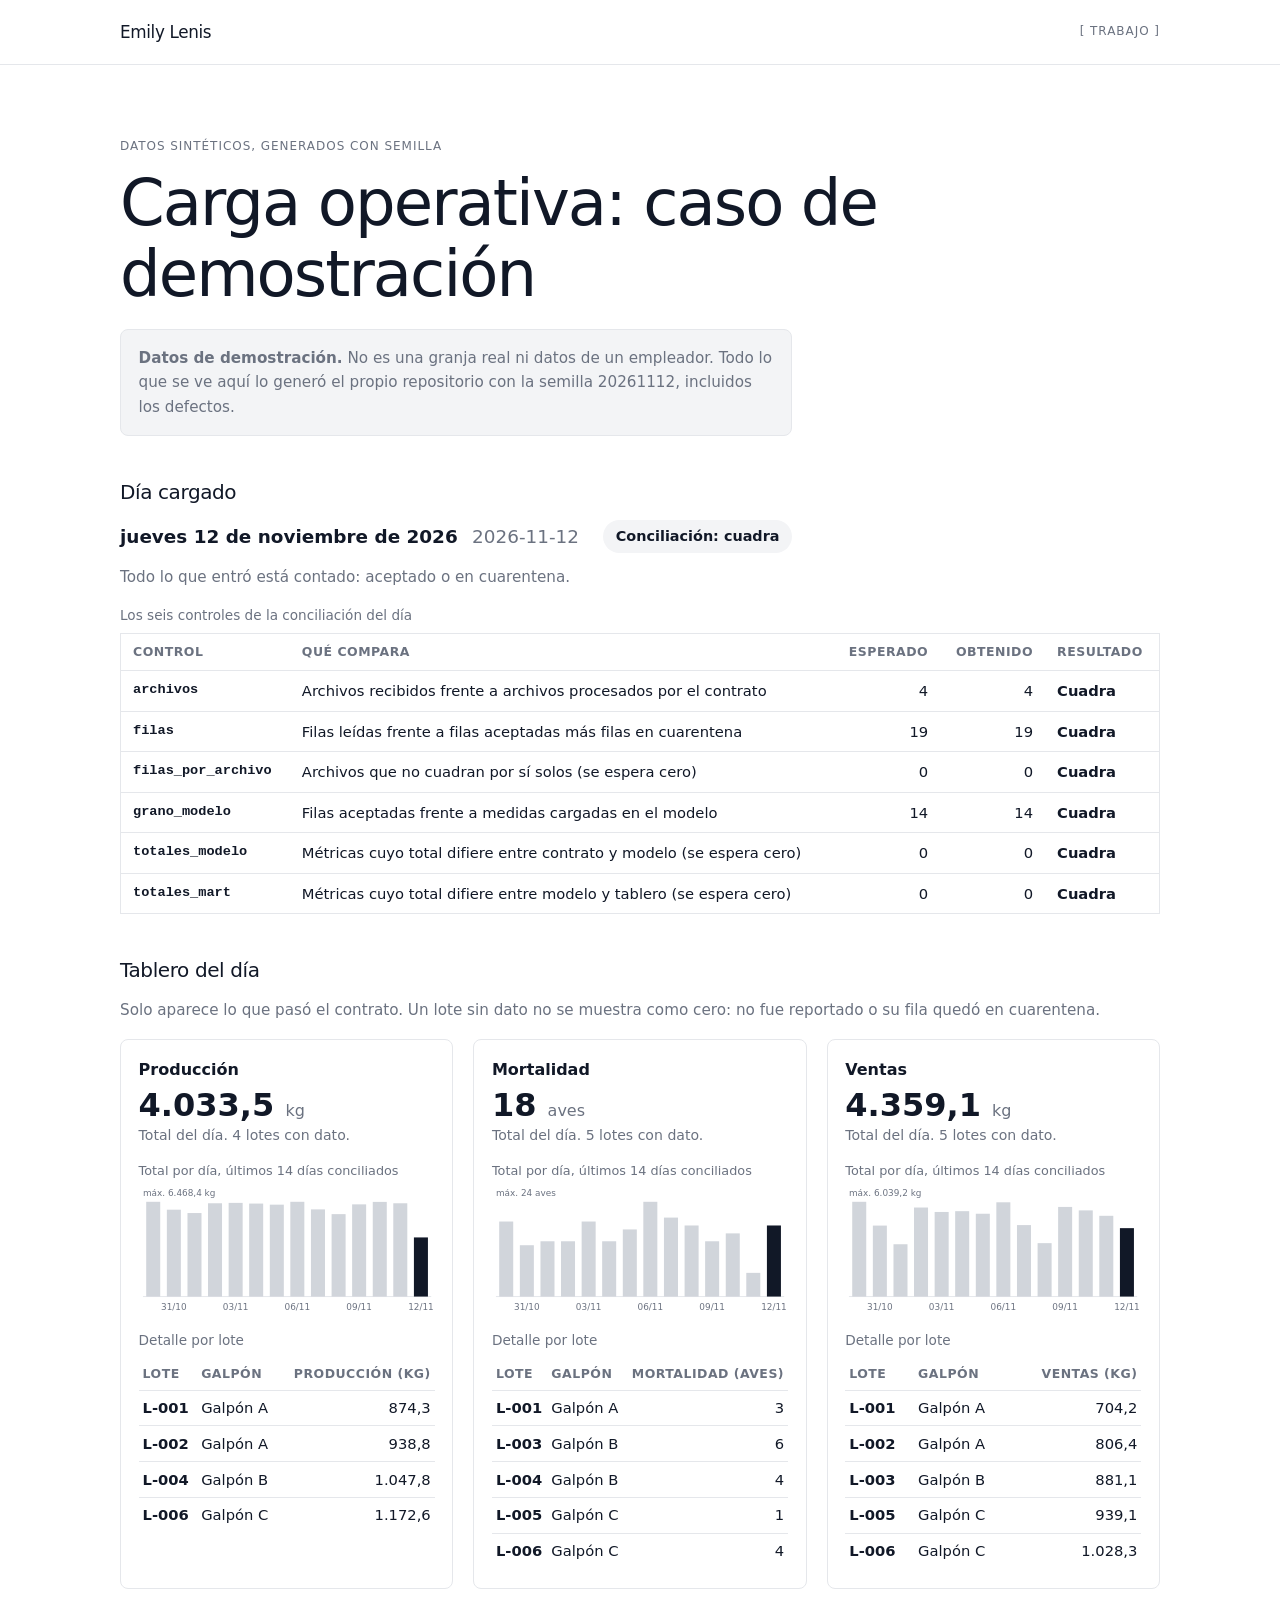
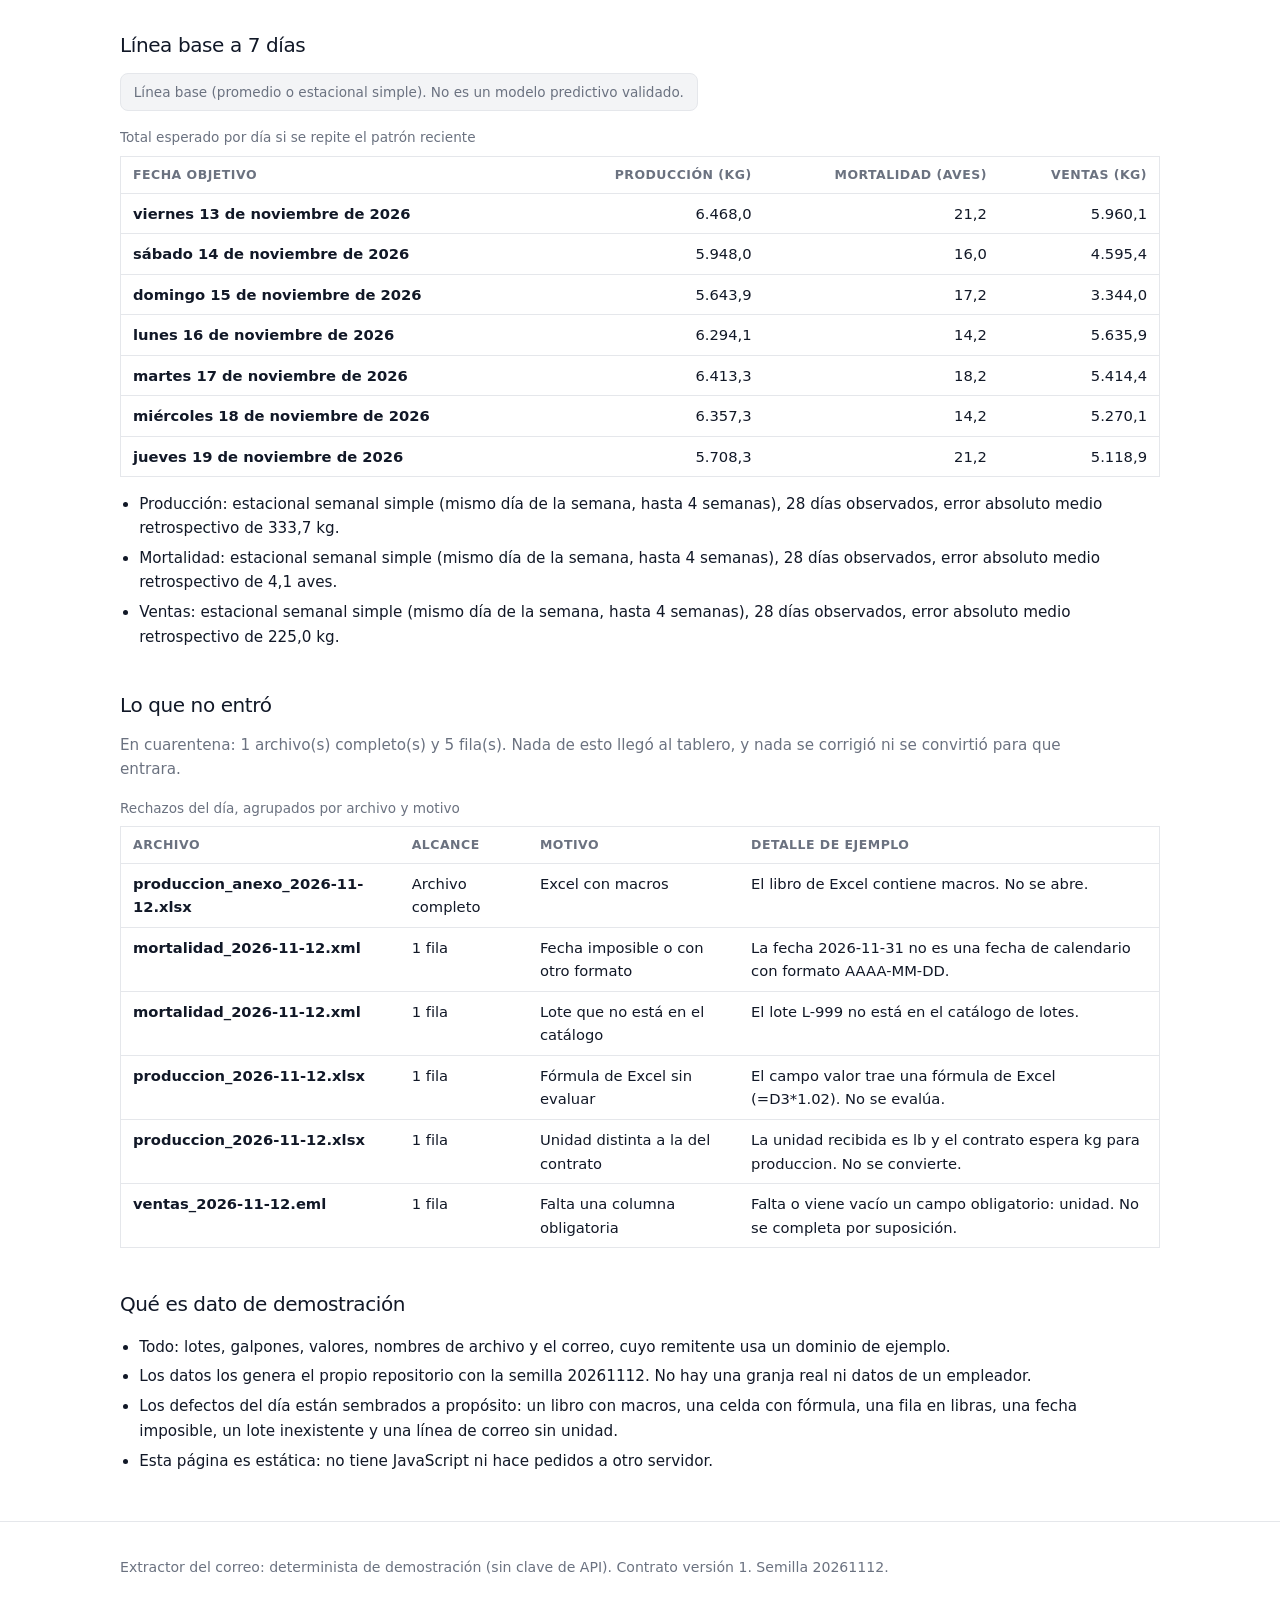
==== commit 7312caf7: "Keep the chart bars from inheriting the top bar layout. Co-authored-by: Cursor <cursoragent@cursor.c" ====
--- a/docs/index.html
+++ b/docs/index.html
@@ -9,7 +9,7 @@
 <link rel="stylesheet" href="estilos.css">
 </head>
 <body>
-<header class="barra">
+<header class="sitio-barra">
   <div class="ancho barra-inner">
     <p class="marca">Emily Lenis</p>
     <p class="navmarca">[ TRABAJO ]</p>
--- a/docs/estilos.css
+++ b/docs/estilos.css
@@ -49,7 +49,7 @@
   padding: 0 1.25rem;
 }
 
-.barra {
+.sitio-barra {
   position: sticky;
   top: 0;
   z-index: 10;
